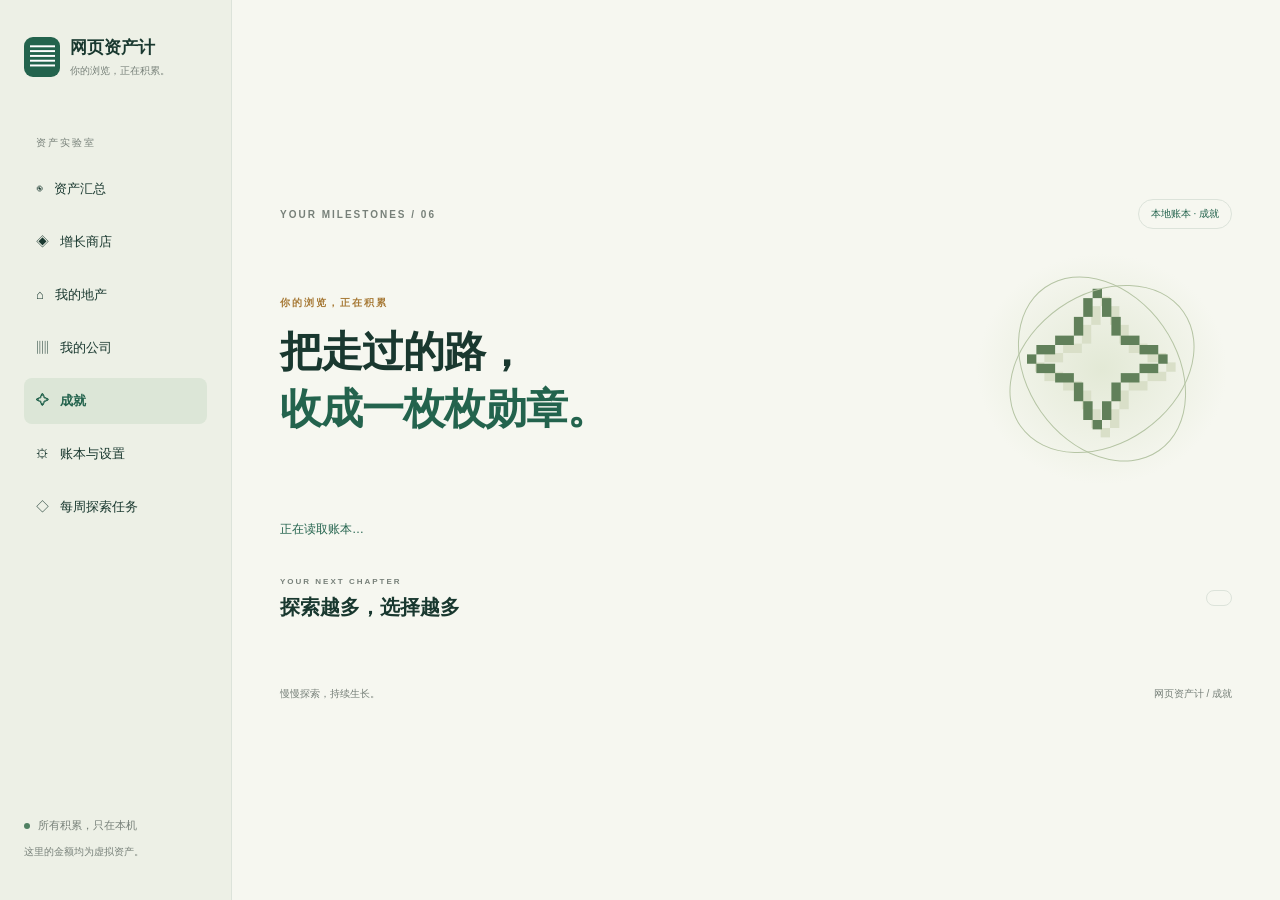
==== extension/achievements/index.html @ 0dbd6ef1 "feat: add estates and automatic companies with unified asset pages" ====
<!doctype html>
<html lang="zh-CN"><head><meta charset="utf-8"><meta name="viewport" content="width=device-width,initial-scale=1"><title>成就 · 网页资产计</title><link rel="stylesheet" href="../shop/shop.css"></head><body><div class="layout"><aside class="sidebar"><a class="brand" href="../popup/index.html"><span class="brand-icon">▤</span><span>网页资产计<small>你的浏览，正在积累。</small></span></a><div class="nav-label">资产实验室</div><a class="nav" href="../overview/index.html">◉ &nbsp; 资产汇总</a><a class="nav" href="../shop/index.html">◈ &nbsp; 增长商店</a><a class="nav" href="../estate/index.html">⌂ &nbsp; 我的地产</a><a class="nav" href="../company/index.html">▥ &nbsp; 我的公司</a><a class="nav active" href="../achievements/index.html" aria-current="page">✧ &nbsp; 成就</a><a class="nav" href="../options/index.html">⚙ &nbsp; 账本与设置</a><a class="nav" href="../weekly/index.html">◇ &nbsp; 每周探索任务</a><div class="sidebar-bottom"><span class="live-dot"></span> 所有积累，只在本机<br><small>这里的金额均为虚拟资产。</small></div></aside><main><header><span class="eyebrow">YOUR MILESTONES / 06</span><span class="local-tag">本地账本 · 成就</span></header><section class="hero"><div><p class="eyebrow">你的浏览，正在积累</p><h1>把走过的路，<span>收成一枚枚勋章。</span></h1></div><div class="hero-art" aria-hidden="true"><div class="orbit"></div><div class="orbit second"></div><span class="spark">✧</span></div></section><p class="status" id="status" role="status">正在读取账本…</p>    <section class="growth-section" aria-labelledby="growthTitle"><div class="section-heading"><div><p class="eyebrow">YOUR NEXT CHAPTER</p><h2 id="growthTitle">探索越多，选择越多</h2></div><span id="unlockCount" class="local-tag"></span></div><div id="roadmap" class="roadmap"></div></section><footer>慢慢探索，持续生长。<span>网页资产计 / 成就</span></footer></main></div><script type="module" src="achievements.js"></script></body></html>
---- extension/shop/shop.css ----
:root{--ink:#19382f;--green:#23634d;--muted:#778079;--line:#dce3da;--paper:#f6f7f0;--gold:#a77a37;font-family:"Segoe UI","Microsoft YaHei",sans-serif;color:var(--ink);background:var(--paper)}*{box-sizing:border-box}body{margin:0}a{color:inherit;text-decoration:none}button,select,input{font:inherit}button,a,select,input{touch-action:manipulation}button{cursor:pointer}button:focus-visible,a:focus-visible,select:focus-visible,input:focus-visible{outline:3px solid #ba9149;outline-offset:4px}.layout{display:grid;grid-template-columns:232px 1fr;min-height:100vh}.sidebar{padding:36px 24px;border-right:1px solid var(--line);background:#edf0e6;position:sticky;top:0;height:100vh;display:flex;flex-direction:column}.brand{display:flex;align-items:center;gap:10px;font-size:17px;font-weight:700}.brand-icon{display:grid;place-items:center;background:var(--green);color:#fff;width:36px;height:40px;border-radius:9px;font-size:24px}.brand small{display:block;font-size:10px;font-weight:400;color:var(--muted);margin-top:5px}.nav-label{color:var(--muted);font-size:10px;letter-spacing:2px;margin:58px 12px 16px}.nav{padding:14px 12px;border-radius:8px;font-size:13px;margin-bottom:7px}.nav:hover{background:#e2e9dc}.nav.active{background:#dce6d7;color:var(--green);font-weight:700}.sidebar-bottom{margin-top:auto;color:var(--muted);font-size:11px;line-height:2.3}.sidebar-bottom small{font-size:10px}.live-dot{display:inline-block;background:#508062;width:6px;height:6px;border-radius:50%;margin-right:5px}main{width:100%;max-width:1320px;padding:30px 48px 0;margin:auto}header{display:flex;justify-content:space-between;align-items:center}.eyebrow{font-size:10px;letter-spacing:2px;font-weight:600;color:var(--muted)}.local-tag{font-size:10px;color:var(--green);border:1px solid var(--line);padding:7px 12px;border-radius:20px}.hero{display:grid;grid-template-columns:1fr 260px;align-items:center;min-height:280px;gap:20px}.hero .eyebrow{color:var(--gold)}h1{font-family:Georgia,"Songti SC","SimSun",serif;font-size:42px;line-height:1.35;letter-spacing:-1px;margin:14px 0}h1 span{display:block;color:var(--green)}.intro{font-size:13px;color:var(--muted);line-height:1.9}.hero-art{height:240px;position:relative;display:grid;place-items:center;background:radial-gradient(ellipse,#e3e9d6,transparent 68%)}.orbit{position:absolute;width:200px;height:150px;border:1px solid #b6c5a5;border-radius:50%;transform:rotate(-35deg)}.orbit.second{width:150px;height:200px;transform:rotate(-35deg)}.spark{font-family:Georgia,serif;font-size:150px;line-height:1;color:#61805a;text-shadow:8px 8px 0 #d9dfc8}.art-label{position:absolute;bottom:12px;font-size:8px;letter-spacing:4px;color:#869477}.stats{display:grid;grid-template-columns:1.35fr 1fr 1fr 1fr;border:1px solid var(--line);border-radius:14px;overflow:hidden;background:#fcfcf7;margin:12px 0 42px}.stats>div{padding:22px 24px;border-right:1px solid var(--line)}.stats>div:last-child{border:0}.stats span{display:block;font-size:11px;color:var(--muted)}.stats strong{display:block;font-family:Georgia,serif;font-size:28px;font-weight:400;margin:10px 0;overflow-wrap:anywhere}.stats small{font-size:10px;color:var(--muted)}.stats .wallet{background:var(--green);color:#fff}.wallet span,.wallet small{color:#c5d9c7}h2{font-size:20px;font-weight:600;margin:6px 0}.section-heading{display:flex;align-items:center;justify-content:space-between;gap:12px}.section-heading .eyebrow{font-size:8px}.owned-filter{font-size:12px;color:var(--muted);cursor:pointer;display:flex;gap:7px;align-items:center}input{accent-color:var(--green)}.catalog-controls{display:flex;justify-content:space-between;gap:12px;align-items:center;margin-top:22px}.categories{display:flex;gap:6px;flex-wrap:wrap}.categories button{border:1px solid transparent;border-radius:20px;background:none;color:var(--muted);padding:9px 15px;font-size:12px}.categories button[aria-pressed=true]{background:var(--ink);color:#fff}.sort-label{font-size:11px;color:var(--muted);white-space:nowrap}select{border:1px solid var(--line);background:transparent;padding:8px;color:var(--ink);border-radius:6px;font-size:11px}.status{font-size:12px;color:var(--green);min-height:18px;margin:12px 0}.products{display:grid;grid-template-columns:repeat(3,minmax(0,1fr));gap:18px}.product{background:#fffefa;border:1px solid var(--line);border-radius:13px;overflow:hidden;display:flex;flex-direction:column;transition:box-shadow .2s}.product:hover{box-shadow:0 10px 26px #28453610}.product-art{position:relative;height:120px;background:radial-gradient(ellipse at 50% 100%,#dce9db,#eff3e8 70%);display:grid;place-items:center;color:#3f6d51}.product[data-category=studio] .product-art{background:radial-gradient(ellipse at 50% 100%,#e5dfc8,#f5f1e5 70%);color:#9d8046}.product[data-category=growth] .product-art{background:radial-gradient(ellipse at 50% 100%,#cbdce1,#ebf1f2 70%);color:#527780}.product-art .symbol{font-family:Georgia,serif;font-size:66px;text-shadow:5px 6px 0 #ffffff80}.product-level{position:absolute;top:12px;right:12px;background:#fff9;border:1px solid #fff;padding:4px 7px;font-size:9px;border-radius:5px}.product-body{padding:18px;display:flex;flex-direction:column;flex:1}.category-label{font-size:9px;color:var(--muted);letter-spacing:1px}.product h3{margin:7px 0;font-size:17px;font-weight:600}.description{font-size:11px;color:var(--muted);line-height:1.8;min-height:40px;margin:0 0 12px}.effect{display:flex;justify-content:space-between;align-items:baseline;font-size:10px;padding:10px 0;border-top:1px solid var(--line)}.effect strong{color:var(--green);font-size:18px;font-family:Georgia,serif}.preview{font-size:10px;line-height:1.9;color:var(--muted);margin:0 0 10px}.level-track{height:4px;background:#e9ede4;border-radius:3px;overflow:hidden;margin:4px 0 5px}.level-track span{display:block;background:#749766;height:100%}.progress-label{font-size:9px;color:var(--muted);margin:0 0 14px}.buy{margin-top:auto;border:0;border-radius:7px;background:var(--green);color:#fff;display:flex;justify-content:space-between;align-items:center;padding:12px 13px;font-size:11px;width:100%;gap:8px}.buy strong{font-family:Georgia,serif;font-size:15px}.buy:disabled{cursor:default;background:#e9ede3;color:#7d897c}.shortfall{min-height:16px;font-size:9px;color:var(--muted);text-align:center;margin:7px 0 0}.bottom-grid{display:grid;grid-template-columns:1fr 1fr;gap:24px;margin-top:36px}.info-panel{padding:24px;border:1px solid var(--line);border-radius:12px;background:#eff2e8}.info-panel h2{font-size:17px}.info-panel p,.info-panel li{font-size:11px;line-height:1.9;color:var(--muted)}.info-panel ol{padding-left:18px}.purchases{padding:0;list-style:none;max-height:195px;overflow:auto}.purchases li{display:flex;justify-content:space-between;gap:12px;border-bottom:1px solid var(--line);padding:8px 0}.purchases strong{color:var(--ink);font-weight:400}.purchases small{display:block;font-size:9px}.fine-print{font-size:9px!important}footer{display:flex;justify-content:space-between;padding:30px 0;color:var(--muted);font-size:10px}.empty{padding:35px;text-align:center;color:var(--muted);font-size:13px}@media(min-width:1500px){main{padding:40px 64px 0}.hero{min-height:320px}h1{font-size:48px}.product-art{height:145px}}@media(max-width:1100px){.layout{grid-template-columns:190px 1fr}.sidebar{padding:30px 14px}main{padding:24px}.products{grid-template-columns:repeat(2,minmax(0,1fr))}.hero{grid-template-columns:1fr 170px}h1{font-size:34px}.hero-art{transform:scale(.8)}.stats{grid-template-columns:1fr 1fr}.stats>div:nth-child(2){border-right:0}.stats>div:nth-child(-n+2){border-bottom:1px solid var(--line)}}@media(max-width:700px){.layout{display:block}.sidebar{position:static;height:auto;padding:18px;flex-direction:row;flex-wrap:wrap;gap:10px;align-items:center}.brand{margin-right:auto}.sidebar .nav-label,.sidebar-bottom{display:none}.nav{margin:0;padding:8px;font-size:11px}.hero{grid-template-columns:1fr;min-height:260px}.hero-art{display:none}main{padding:20px 16px 0}h1{font-size:36px}.local-tag{display:none}.stats>div{padding:17px}.stats strong{font-size:24px}.products{gap:12px}.product-body{padding:12px}.product-art{height:100px}.product h3{font-size:15px}.catalog-controls{align-items:flex-start;flex-direction:column}.bottom-grid{grid-template-columns:1fr}.section-heading{align-items:flex-start}.buy{padding:11px 8px}.buy strong{font-size:13px}footer span{display:none}}@media(max-width:390px){.products{grid-template-columns:1fr}}@media(prefers-reduced-motion:reduce){*{transition:none!important}}

.growth-section{margin:30px 0}.section-note{font-size:11px;color:var(--muted);line-height:1.9;max-width:90ch}.roadmap{display:grid;grid-template-columns:repeat(3,minmax(0,1fr));gap:10px}.unlock-step{padding:13px;border:1px dashed var(--line);border-radius:8px;background:#f0f1e9}.unlock-step.unlocked{border-style:solid;background:#e6eddf}.unlock-step strong{font-size:11px}.unlock-step small{display:block;color:var(--muted);font-size:9px;line-height:1.7;margin:5px 0}progress{width:100%;height:6px;accent-color:var(--green)}.weekly-tasks{display:grid;grid-template-columns:repeat(3,minmax(0,1fr));gap:16px}.task-card{padding:18px;border:1px solid var(--line);border-radius:12px;background:#fffefa;display:flex;flex-direction:column;gap:10px}.task-top{display:flex;justify-content:space-between;align-items:center;gap:8px}.task-top h3{font-size:14px;margin:0}.task-top strong{font:17px Georgia,serif;color:var(--gold)}.task-card p{font-size:11px;color:var(--muted);line-height:1.8;flex:1;margin:0}.task-card small{font-size:10px;color:var(--muted)}.task-card .buy{justify-content:center}.special-effect{font-size:10px;line-height:1.8;color:var(--gold);min-height:36px;margin:0 0 6px}.scenario-label{display:block;font-size:11px;color:var(--muted);margin-top:16px}.scenario-label select{margin-left:8px;max-width:100%}.shortfall{line-height:1.7;min-height:30px}@media(max-width:1100px){.weekly-tasks{grid-template-columns:1fr}.roadmap{grid-template-columns:repeat(2,minmax(0,1fr))}}@media(max-width:480px){.roadmap{grid-template-columns:1fr}.scenario-label select{display:block;margin:8px 0 0}}
.shop-stats{grid-template-columns:1.35fr 1fr 1fr}@media(max-width:1100px){.shop-stats{grid-template-columns:1fr}.shop-stats>div{border-right:0;border-bottom:1px solid var(--line)}.shop-stats>div:last-child{border-bottom:0}}
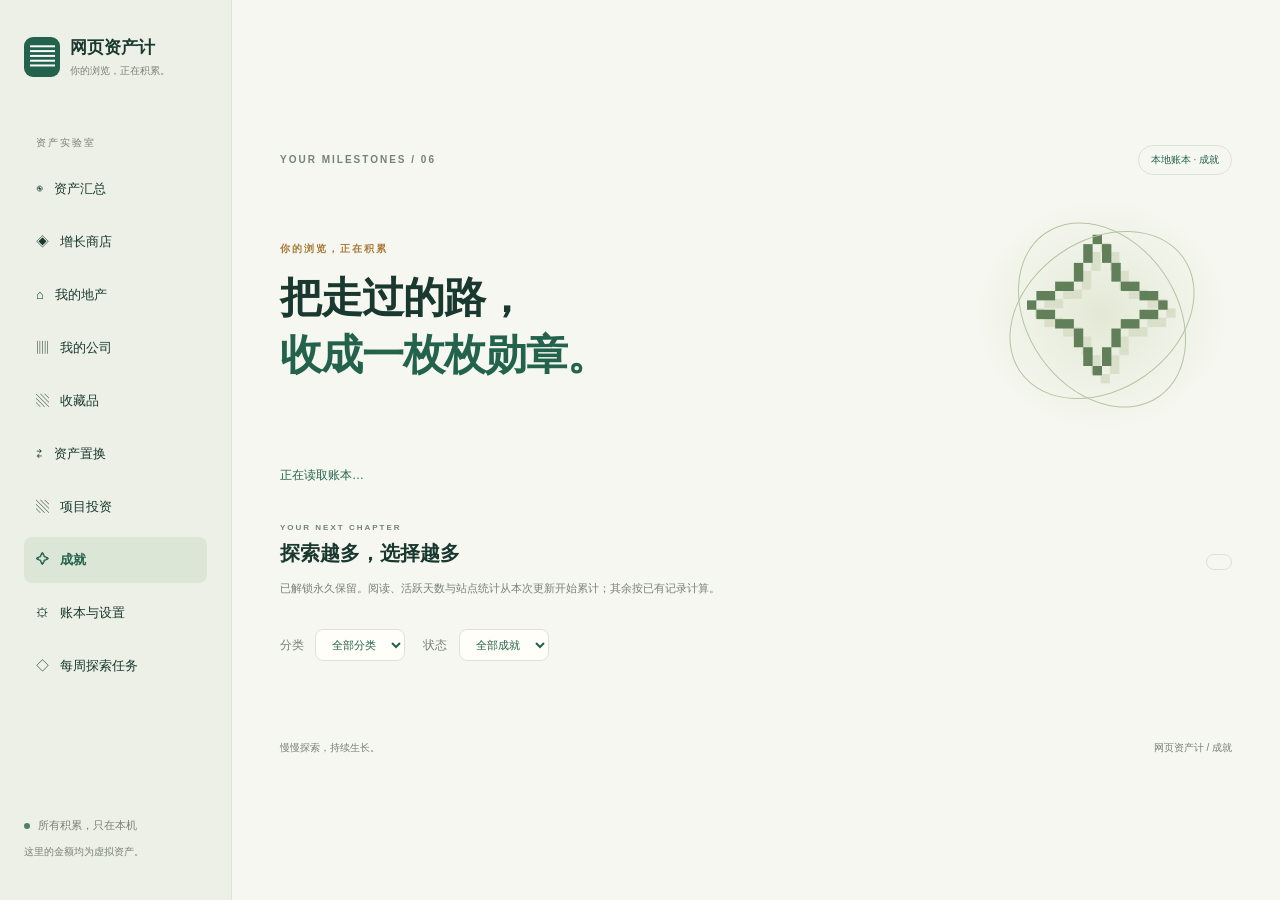
==== commit 92f86dbe: "feat: add collectible markets, share investments and unified achievements" ====
--- a/extension/achievements/index.html
+++ b/extension/achievements/index.html
@@ -1,2 +1,2 @@
 <!doctype html>
-<html lang="zh-CN"><head><meta charset="utf-8"><meta name="viewport" content="width=device-width,initial-scale=1"><title>成就 · 网页资产计</title><link rel="stylesheet" href="../shop/shop.css"></head><body><div class="layout"><aside class="sidebar"><a class="brand" href="../popup/index.html"><span class="brand-icon">▤</span><span>网页资产计<small>你的浏览，正在积累。</small></span></a><div class="nav-label">资产实验室</div><a class="nav" href="../overview/index.html">◉ &nbsp; 资产汇总</a><a class="nav" href="../shop/index.html">◈ &nbsp; 增长商店</a><a class="nav" href="../estate/index.html">⌂ &nbsp; 我的地产</a><a class="nav" href="../company/index.html">▥ &nbsp; 我的公司</a><a class="nav active" href="../achievements/index.html" aria-current="page">✧ &nbsp; 成就</a><a class="nav" href="../options/index.html">⚙ &nbsp; 账本与设置</a><a class="nav" href="../weekly/index.html">◇ &nbsp; 每周探索任务</a><div class="sidebar-bottom"><span class="live-dot"></span> 所有积累，只在本机<br><small>这里的金额均为虚拟资产。</small></div></aside><main><header><span class="eyebrow">YOUR MILESTONES / 06</span><span class="local-tag">本地账本 · 成就</span></header><section class="hero"><div><p class="eyebrow">你的浏览，正在积累</p><h1>把走过的路，<span>收成一枚枚勋章。</span></h1></div><div class="hero-art" aria-hidden="true"><div class="orbit"></div><div class="orbit second"></div><span class="spark">✧</span></div></section><p class="status" id="status" role="status">正在读取账本…</p>    <section class="growth-section" aria-labelledby="growthTitle"><div class="section-heading"><div><p class="eyebrow">YOUR NEXT CHAPTER</p><h2 id="growthTitle">探索越多，选择越多</h2></div><span id="unlockCount" class="local-tag"></span></div><div id="roadmap" class="roadmap"></div></section><footer>慢慢探索，持续生长。<span>网页资产计 / 成就</span></footer></main></div><script type="module" src="achievements.js"></script></body></html>
+<html lang="zh-CN"><head><meta charset="utf-8"><meta name="viewport" content="width=device-width,initial-scale=1"><title>成就 · 网页资产计</title><link rel="stylesheet" href="../shop/shop.css"><link rel="stylesheet" href="achievements.css"></head><body><div class="layout"><aside class="sidebar"><a class="brand" href="../popup/index.html"><span class="brand-icon">▤</span><span>网页资产计<small>你的浏览，正在积累。</small></span></a><div class="nav-label">资产实验室</div><a class="nav" href="../overview/index.html">◉ &nbsp; 资产汇总</a><a class="nav" href="../shop/index.html">◈ &nbsp; 增长商店</a><a class="nav" href="../estate/index.html">⌂ &nbsp; 我的地产</a><a class="nav" href="../company/index.html">▥ &nbsp; 我的公司</a><a class="nav" href="../collection/index.html">▧ &nbsp; 收藏品</a><a class="nav" href="../exchange/index.html">⇄ &nbsp; 资产置换</a><a class="nav" href="../investments/index.html">▧ &nbsp; 项目投资</a><a class="nav active" href="../achievements/index.html" aria-current="page">✧ &nbsp; 成就</a><a class="nav" href="../options/index.html">⚙ &nbsp; 账本与设置</a><a class="nav" href="../weekly/index.html">◇ &nbsp; 每周探索任务</a><div class="sidebar-bottom"><span class="live-dot"></span> 所有积累，只在本机<br><small>这里的金额均为虚拟资产。</small></div></aside><main><header><span class="eyebrow">YOUR MILESTONES / 06</span><span class="local-tag">本地账本 · 成就</span></header><section class="hero"><div><p class="eyebrow">你的浏览，正在积累</p><h1>把走过的路，<span>收成一枚枚勋章。</span></h1></div><div class="hero-art" aria-hidden="true"><div class="orbit"></div><div class="orbit second"></div><span class="spark">✧</span></div></section><p class="status" id="status" role="status">正在读取账本…</p><section class="growth-section" aria-labelledby="growthTitle"><div class="section-heading"><div><p class="eyebrow">YOUR NEXT CHAPTER</p><h2 id="growthTitle">探索越多，选择越多</h2><p class="section-note">已解锁永久保留。阅读、活跃天数与站点统计从本次更新开始累计；其余按已有记录计算。</p></div><span id="achievementCount" class="local-tag"></span></div><div class="achievement-filters"><label>分类 <select id="achievementCategory"><option value="all">全部分类</option></select></label><label>状态 <select id="achievementFilter"><option value="all">全部成就</option><option value="locked">未解锁</option><option value="unlocked">已解锁</option></select></label></div><div id="achievementWall" class="achievement-wall"></div></section>    <footer>慢慢探索，持续生长。<span>网页资产计 / 成就</span></footer></main></div><script type="module" src="achievements.js"></script></body></html>
--- a/extension/shop/shop.css
+++ b/extension/shop/shop.css
@@ -2,3 +2,23 @@
 
 .growth-section{margin:30px 0}.section-note{font-size:11px;color:var(--muted);line-height:1.9;max-width:90ch}.roadmap{display:grid;grid-template-columns:repeat(3,minmax(0,1fr));gap:10px}.unlock-step{padding:13px;border:1px dashed var(--line);border-radius:8px;background:#f0f1e9}.unlock-step.unlocked{border-style:solid;background:#e6eddf}.unlock-step strong{font-size:11px}.unlock-step small{display:block;color:var(--muted);font-size:9px;line-height:1.7;margin:5px 0}progress{width:100%;height:6px;accent-color:var(--green)}.weekly-tasks{display:grid;grid-template-columns:repeat(3,minmax(0,1fr));gap:16px}.task-card{padding:18px;border:1px solid var(--line);border-radius:12px;background:#fffefa;display:flex;flex-direction:column;gap:10px}.task-top{display:flex;justify-content:space-between;align-items:center;gap:8px}.task-top h3{font-size:14px;margin:0}.task-top strong{font:17px Georgia,serif;color:var(--gold)}.task-card p{font-size:11px;color:var(--muted);line-height:1.8;flex:1;margin:0}.task-card small{font-size:10px;color:var(--muted)}.task-card .buy{justify-content:center}.special-effect{font-size:10px;line-height:1.8;color:var(--gold);min-height:36px;margin:0 0 6px}.scenario-label{display:block;font-size:11px;color:var(--muted);margin-top:16px}.scenario-label select{margin-left:8px;max-width:100%}.shortfall{line-height:1.7;min-height:30px}@media(max-width:1100px){.weekly-tasks{grid-template-columns:1fr}.roadmap{grid-template-columns:repeat(2,minmax(0,1fr))}}@media(max-width:480px){.roadmap{grid-template-columns:1fr}.scenario-label select{display:block;margin:8px 0 0}}
 .shop-stats{grid-template-columns:1.35fr 1fr 1fr}@media(max-width:1100px){.shop-stats{grid-template-columns:1fr}.shop-stats>div{border-right:0;border-bottom:1px solid var(--line)}.shop-stats>div:last-child{border-bottom:0}}
+/* Completed equipment: an emerald and brushed-gold display case. */
+.product.is-maxed{border-color:#b7a474;background:linear-gradient(155deg,#fffef8,#f4f1e5);box-shadow:0 3px 16px #89723c12}
+.product.is-maxed:hover{box-shadow:0 10px 28px #89723c24}
+.product.is-maxed .product-art{height:154px;background:radial-gradient(ellipse at 50% 65%,#456954 0%,#284d3e 48%,#193c30 100%);color:#eed8a0;isolation:isolate;border-bottom:1px solid #c4ad73}
+.product.is-maxed .product-art:before{content:"";position:absolute;width:94px;height:94px;box-sizing:border-box;border:1px solid #d9be7b80;border-radius:50%;box-shadow:0 0 0 7px #d9be7b0a,0 0 0 8px #d9be7b25;z-index:-1}
+.product.is-maxed .symbol{font-size:56px;text-shadow:0 2px 12px #ebce8d35;transform:translateY(9px)}
+.masterwork-label{position:absolute;left:14px;top:14px;font-size:8px;letter-spacing:1.5px;color:#dfc995}
+.masterwork-seal{position:absolute;bottom:12px;right:17px;font-size:23px;color:#dfc995}
+.product.is-maxed .product-level{top:auto;bottom:10px;left:14px;right:auto;border-color:#c8b27a55;background:#142f2660;color:#f1dfb7;font-size:9px;letter-spacing:.5px}
+.product.is-maxed .category-label{color:#8d713b}
+.product.is-maxed .effect{border-top-color:#ded4b9}
+.product.is-maxed .effect strong{color:#8b682a;font-size:23px}
+.product.is-maxed .level-track{height:5px;background:#e8dfca}
+.product.is-maxed .level-track span{background:linear-gradient(90deg,#9c7c3b,#dfc486,#ae8a43)}
+.product.is-maxed .progress-label{color:#806b3d}
+.product.is-maxed .buy:disabled{background:linear-gradient(110deg,#254e3c,#35634c);color:#f4e4b9;border:1px solid #b79c5b;box-shadow:inset 0 1px 0 #ffffff18;letter-spacing:.5px}
+.product.is-maxed .buy strong{display:grid;place-items:center;width:22px;height:22px;border:1px solid #d9c38b70;border-radius:50%;font:13px "Segoe UI",sans-serif}
+.product.is-maxed .shortfall{color:#8c7951}
+@media(max-width:700px){.product.is-maxed .product-art{height:142px}.masterwork-label{font-size:7px;letter-spacing:.6px;left:10px}.product.is-maxed .product-level{left:10px;font-size:8px}}
+.sidebar{overflow-y:auto;scrollbar-width:thin}.sidebar-bottom{padding-top:20px}@media(max-width:700px){.sidebar{overflow:visible}}
--- a/extension/achievements/achievements.css
+++ b/extension/achievements/achievements.css
@@ -0,0 +1 @@
+.achievement-filters{display:flex;flex-wrap:wrap;gap:18px;margin:20px 0;color:var(--muted);font-size:12px}.achievement-filters select{margin-left:8px;padding:8px 12px;border:1px solid var(--line);border-radius:8px;background:#fffef8;color:var(--green)}.achievement-wall{display:grid;grid-template-columns:repeat(3,minmax(0,1fr));gap:16px}.achievement-card{position:relative;display:flex;flex-direction:column;gap:10px;padding:24px;border:1px solid var(--line);border-radius:14px;background:#f6f5ef}.achievement-card.unlocked{background:linear-gradient(145deg,#fffdf1,#edf3e8);border-color:#b5c5a4}.achievement-emblem{display:grid;place-items:center;width:48px;height:48px;border:1px solid #d8dbcd;border-radius:50%;font-size:26px;color:#9b9d90;background:#eeeee5}.unlocked .achievement-emblem{background:linear-gradient(135deg,#f4e1a4,#fff5d6);border-color:#d6ba73;color:#876624;box-shadow:0 3px 12px #ba9a4820}.achievement-card h3{font-size:17px;margin:0;color:var(--green)}.achievement-card small{color:var(--muted);font-size:10px}.achievement-card p{font-size:12px;color:var(--muted);line-height:1.8;margin:0;min-height:42px}.achievement-card progress{width:100%;height:6px;margin-top:auto;accent-color:var(--green)}.achievement-card strong{font-size:11px;font-weight:500;color:var(--muted)}.achievement-card.unlocked strong{color:var(--green)}.achievement-wall .empty{grid-column:1/-1}@media(max-width:1000px){.achievement-wall{grid-template-columns:repeat(2,minmax(0,1fr))}}@media(max-width:600px){.achievement-wall{grid-template-columns:1fr}}
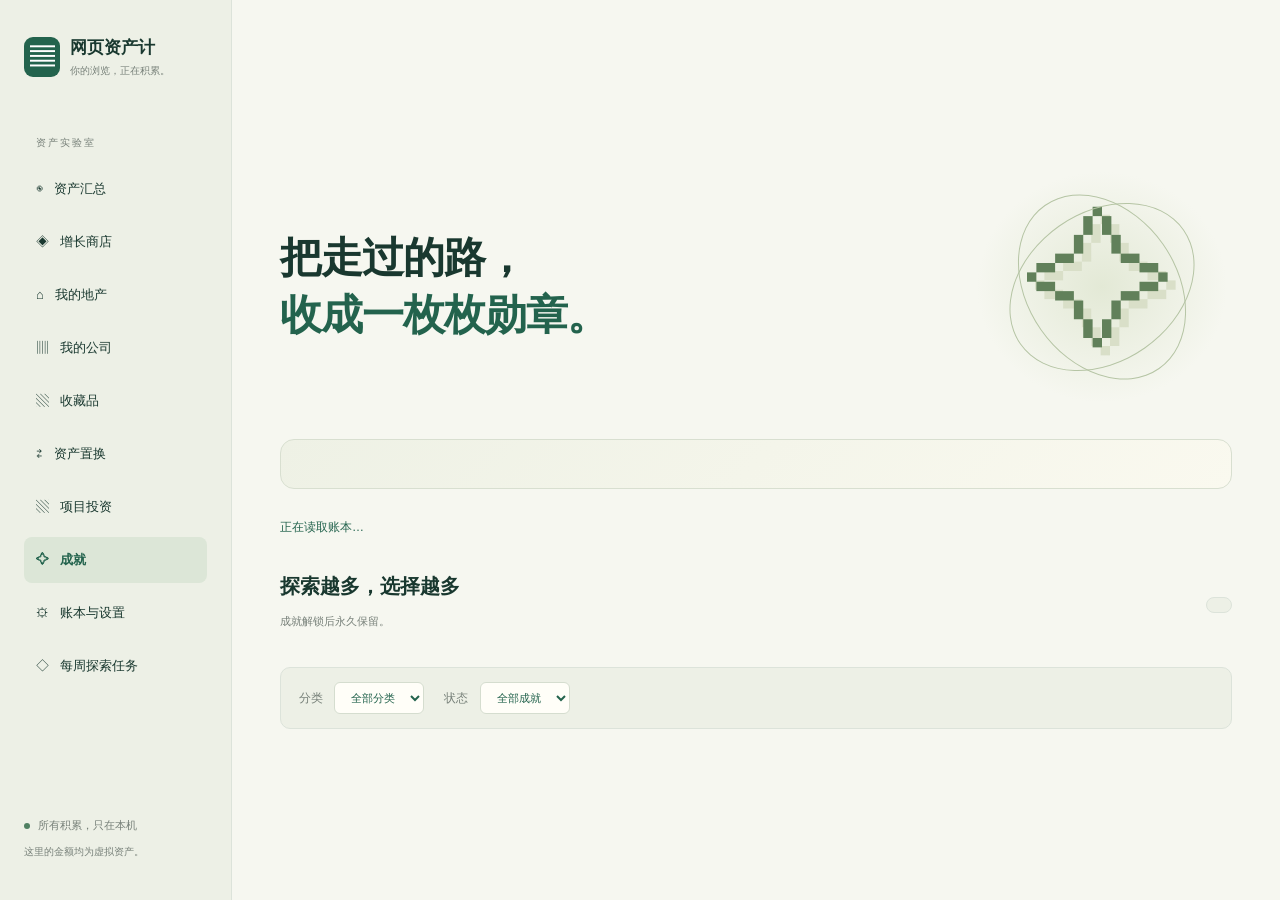
==== commit 82dfbe6c: "feat: enrich collection and growth views with legacy data compatibility" ====
--- a/extension/achievements/index.html
+++ b/extension/achievements/index.html
@@ -1,2 +1,2 @@
 <!doctype html>
-<html lang="zh-CN"><head><meta charset="utf-8"><meta name="viewport" content="width=device-width,initial-scale=1"><title>成就 · 网页资产计</title><link rel="stylesheet" href="../shop/shop.css"><link rel="stylesheet" href="achievements.css"></head><body><div class="layout"><aside class="sidebar"><a class="brand" href="../popup/index.html"><span class="brand-icon">▤</span><span>网页资产计<small>你的浏览，正在积累。</small></span></a><div class="nav-label">资产实验室</div><a class="nav" href="../overview/index.html">◉ &nbsp; 资产汇总</a><a class="nav" href="../shop/index.html">◈ &nbsp; 增长商店</a><a class="nav" href="../estate/index.html">⌂ &nbsp; 我的地产</a><a class="nav" href="../company/index.html">▥ &nbsp; 我的公司</a><a class="nav" href="../collection/index.html">▧ &nbsp; 收藏品</a><a class="nav" href="../exchange/index.html">⇄ &nbsp; 资产置换</a><a class="nav" href="../investments/index.html">▧ &nbsp; 项目投资</a><a class="nav active" href="../achievements/index.html" aria-current="page">✧ &nbsp; 成就</a><a class="nav" href="../options/index.html">⚙ &nbsp; 账本与设置</a><a class="nav" href="../weekly/index.html">◇ &nbsp; 每周探索任务</a><div class="sidebar-bottom"><span class="live-dot"></span> 所有积累，只在本机<br><small>这里的金额均为虚拟资产。</small></div></aside><main><header><span class="eyebrow">YOUR MILESTONES / 06</span><span class="local-tag">本地账本 · 成就</span></header><section class="hero"><div><p class="eyebrow">你的浏览，正在积累</p><h1>把走过的路，<span>收成一枚枚勋章。</span></h1></div><div class="hero-art" aria-hidden="true"><div class="orbit"></div><div class="orbit second"></div><span class="spark">✧</span></div></section><p class="status" id="status" role="status">正在读取账本…</p><section class="growth-section" aria-labelledby="growthTitle"><div class="section-heading"><div><p class="eyebrow">YOUR NEXT CHAPTER</p><h2 id="growthTitle">探索越多，选择越多</h2><p class="section-note">已解锁永久保留。阅读、活跃天数与站点统计从本次更新开始累计；其余按已有记录计算。</p></div><span id="achievementCount" class="local-tag"></span></div><div class="achievement-filters"><label>分类 <select id="achievementCategory"><option value="all">全部分类</option></select></label><label>状态 <select id="achievementFilter"><option value="all">全部成就</option><option value="locked">未解锁</option><option value="unlocked">已解锁</option></select></label></div><div id="achievementWall" class="achievement-wall"></div></section>    <footer>慢慢探索，持续生长。<span>网页资产计 / 成就</span></footer></main></div><script type="module" src="achievements.js"></script></body></html>
+<html lang="zh-CN"><head><meta charset="utf-8"><meta name="viewport" content="width=device-width,initial-scale=1"><title>成就 · 网页资产计</title><link rel="stylesheet" href="../shop/shop.css"><link rel="stylesheet" href="achievements.css"><link rel="stylesheet" href="../journey/journey.css"></head><body><div class="layout"><aside class="sidebar"><a class="brand" href="../popup/index.html"><span class="brand-icon">▤</span><span>网页资产计<small>你的浏览，正在积累。</small></span></a><div class="nav-label">资产实验室</div><a class="nav" href="../overview/index.html">◉ &nbsp; 资产汇总</a><a class="nav" href="../shop/index.html">◈ &nbsp; 增长商店</a><a class="nav" href="../estate/index.html">⌂ &nbsp; 我的地产</a><a class="nav" href="../company/index.html">▥ &nbsp; 我的公司</a><a class="nav" href="../collection/index.html">▧ &nbsp; 收藏品</a><a class="nav" href="../exchange/index.html">⇄ &nbsp; 资产置换</a><a class="nav" href="../investments/index.html">▧ &nbsp; 项目投资</a><a class="nav active" href="../achievements/index.html" aria-current="page">✧ &nbsp; 成就</a><a class="nav" href="../options/index.html">⚙ &nbsp; 账本与设置</a><a class="nav" href="../weekly/index.html">◇ &nbsp; 每周探索任务</a><div class="sidebar-bottom"><span class="live-dot"></span> 所有积累，只在本机<br><small>这里的金额均为虚拟资产。</small></div></aside><main><section class="hero"><div><h1>把走过的路，<span>收成一枚枚勋章。</span></h1></div><div class="hero-art" aria-hidden="true"><div class="orbit"></div><div class="orbit second"></div><span class="spark">✧</span></div></section><p class="status" id="status" role="status">正在读取账本…</p><section class="growth-section" aria-labelledby="growthTitle"><div class="section-heading"><div><h2 id="growthTitle">探索越多，选择越多</h2><p class="section-note">成就解锁后永久保留。</p></div><span id="achievementCount" class="local-tag"></span></div><div class="achievement-filters"><label>分类 <select id="achievementCategory"><option value="all">全部分类</option></select></label><label>状态 <select id="achievementFilter"><option value="all">全部成就</option><option value="locked">未解锁</option><option value="unlocked">已解锁</option></select></label></div><div id="achievementWall" class="achievement-wall"></div></section>    </main></div><script type="module" src="achievements.js"></script><script type="module" src="../journey/journey.js"></script></body></html>
--- a/extension/shop/shop.css
+++ b/extension/shop/shop.css
@@ -22,3 +22,7 @@
 .product.is-maxed .shortfall{color:#8c7951}
 @media(max-width:700px){.product.is-maxed .product-art{height:142px}.masterwork-label{font-size:7px;letter-spacing:.6px;left:10px}.product.is-maxed .product-level{left:10px;font-size:8px}}
 .sidebar{overflow-y:auto;scrollbar-width:thin}.sidebar-bottom{padding-top:20px}@media(max-width:700px){.sidebar{overflow:visible}}
+/* Keep detailed rules available without crowding the working area. */
+details.info-panel>summary{font-size:13px;font-weight:600;color:var(--green);cursor:pointer;line-height:1.8}
+details.info-panel>summary:focus-visible{outline:2px solid var(--gold);outline-offset:4px}
+details.info-panel[open]>summary{margin-bottom:14px}
--- a/extension/achievements/achievements.css
+++ b/extension/achievements/achievements.css
@@ -1 +1,68 @@
-.achievement-filters{display:flex;flex-wrap:wrap;gap:18px;margin:20px 0;color:var(--muted);font-size:12px}.achievement-filters select{margin-left:8px;padding:8px 12px;border:1px solid var(--line);border-radius:8px;background:#fffef8;color:var(--green)}.achievement-wall{display:grid;grid-template-columns:repeat(3,minmax(0,1fr));gap:16px}.achievement-card{position:relative;display:flex;flex-direction:column;gap:10px;padding:24px;border:1px solid var(--line);border-radius:14px;background:#f6f5ef}.achievement-card.unlocked{background:linear-gradient(145deg,#fffdf1,#edf3e8);border-color:#b5c5a4}.achievement-emblem{display:grid;place-items:center;width:48px;height:48px;border:1px solid #d8dbcd;border-radius:50%;font-size:26px;color:#9b9d90;background:#eeeee5}.unlocked .achievement-emblem{background:linear-gradient(135deg,#f4e1a4,#fff5d6);border-color:#d6ba73;color:#876624;box-shadow:0 3px 12px #ba9a4820}.achievement-card h3{font-size:17px;margin:0;color:var(--green)}.achievement-card small{color:var(--muted);font-size:10px}.achievement-card p{font-size:12px;color:var(--muted);line-height:1.8;margin:0;min-height:42px}.achievement-card progress{width:100%;height:6px;margin-top:auto;accent-color:var(--green)}.achievement-card strong{font-size:11px;font-weight:500;color:var(--muted)}.achievement-card.unlocked strong{color:var(--green)}.achievement-wall .empty{grid-column:1/-1}@media(max-width:1000px){.achievement-wall{grid-template-columns:repeat(2,minmax(0,1fr))}}@media(max-width:600px){.achievement-wall{grid-template-columns:1fr}}
+.achievement-filters{display:flex;flex-wrap:wrap;gap:20px;margin:24px 0;color:var(--muted);font-size:12px;padding:14px 18px;background:#edf0e6;border:1px solid var(--line);border-radius:10px}
+.achievement-filters select{margin-left:8px;padding:8px 12px;border:1px solid #d5ddcf;border-radius:6px;background:#fffef8;color:var(--green)}
+.achievement-wall{display:grid;grid-template-columns:repeat(4,minmax(0,1fr));gap:14px}
+.achievement-card{position:relative;overflow:hidden;display:flex;flex-direction:column;border:1px solid #dce1d5;border-radius:14px;background:#fffef8;box-shadow:0 3px 12px #19382f04;transition:box-shadow .2s,transform .2s}
+.achievement-card:hover{transform:translateY(-3px);box-shadow:0 12px 26px #19382f12}
+.achievement-top{display:flex;justify-content:space-between;align-items:center;gap:8px;padding:13px 14px 0}
+.achievement-top small{font-size:10px;color:#687668;letter-spacing:1px}
+.achievement-state-tag{font-size:10px;padding:4px 7px;border:1px solid #dce1d5;border-radius:20px;color:#667560;white-space:nowrap;background:#f3f5ec}
+.achievement-art{position:relative;display:flex;align-items:center;flex-direction:column;justify-content:center;gap:14px;height:124px;background:radial-gradient(ellipse at center,#e9eddf80,transparent 68%)}
+.achievement-emblem{position:relative;display:grid;place-items:center;width:60px;height:60px;border:1px dashed #a6b59d;border-radius:50%;background:#eef1e6;color:#7b9072;box-shadow:inset 0 0 0 7px #fffef8,inset 0 0 0 8px #d7dfcd}
+.achievement-emblem span{font:26px Georgia,serif}
+.achievement-inscription{font:8px Georgia,serif;letter-spacing:1px;color:#78886e}
+.achievement-body{padding:2px 16px 16px;display:flex;flex-direction:column;flex:1}
+.achievement-card h3{font-family:Georgia,"Songti SC","SimSun",serif;font-size:18px;margin:0 0 7px;color:var(--ink);line-height:1.5;overflow-wrap:anywhere}
+.achievement-card p{font-size:12px;color:#6e7b6b;line-height:1.9;margin:0 0 14px;min-height:40px;overflow-wrap:anywhere}
+.achievement-footer{margin-top:auto;padding-top:11px;border-top:1px solid #e1e6d9}
+.achievement-progress-caption{display:flex;justify-content:space-between;color:#6e7b6b;font-size:10px;margin-bottom:7px}
+.achievement-progress-caption span:last-child{font-variant-numeric:tabular-nums}
+.achievement-card progress{display:block;appearance:none;width:100%;height:5px;margin:0 0 9px;border:0;border-radius:4px;overflow:hidden;background:#e5eadd;accent-color:#82996e}
+.achievement-card progress::-webkit-progress-bar{background:#e5eadd;border-radius:4px}
+.achievement-card progress::-webkit-progress-value{background:#82996e;border-radius:4px}
+.achievement-card progress::-moz-progress-bar{background:#82996e;border-radius:4px}
+.achievement-card strong{display:block;font-size:10px;font-weight:400;color:#6e7b6b;line-height:1.8}
+.achievement-card.unlocked{background:linear-gradient(145deg,#294f40,#193b30);border-color:#a38e57;box-shadow:0 5px 18px #19382f14}
+.achievement-card.unlocked:after{content:"";position:absolute;inset:7px;border:1px solid #ddc98d30;border-radius:9px;pointer-events:none}
+.unlocked .achievement-top small{color:#c7d5c0}
+.unlocked .achievement-state-tag{background:#e7d39b;color:#3d4c30;border-color:#ebdcae}
+.unlocked .achievement-art{background:radial-gradient(ellipse at center,#dec98d18,transparent 65%)}
+.unlocked .achievement-emblem{border:3px double #a68b47;background:linear-gradient(135deg,#f7e9b9,#c5a45b 60%,#eddaa0);color:#36533a;box-shadow:0 6px 18px #0b241c50,inset 0 0 0 5px #f0dfa5,inset 0 0 0 6px #a68b47}
+.unlocked .achievement-emblem:before,.unlocked .achievement-emblem:after{content:"";position:absolute;top:44px;width:17px;height:20px;background:#b69c5e;clip-path:polygon(0 0,100% 0,100% 100%,50% 77%,0 100%);z-index:0}
+.unlocked .achievement-emblem:before{left:7px;transform:rotate(14deg)}
+.unlocked .achievement-emblem:after{right:7px;transform:rotate(-14deg)}
+.unlocked .achievement-inscription{color:#decb92}
+.achievement-card.unlocked h3{color:#f6edcf}
+.achievement-card.unlocked p,.achievement-card.unlocked strong{color:#c6d4be}
+.unlocked .achievement-footer{border-color:#d5c48b30}
+.unlocked .achievement-progress-caption{color:#dfcd99}
+.unlocked progress::-webkit-progress-value{background:linear-gradient(90deg,#ad9359,#ead69a)}
+.unlocked progress::-moz-progress-bar{background:#dfcd99}
+.achievement-wall .empty{grid-column:1/-1;padding:60px 20px;text-align:center;border:1px dashed var(--line);border-radius:14px;color:var(--muted)}
+#achievementCount{white-space:nowrap;background:#edf0e6}
+@media(max-width:1350px){.achievement-wall{grid-template-columns:repeat(3,minmax(0,1fr))}}
+@media(max-width:1050px){.achievement-wall{grid-template-columns:repeat(2,minmax(0,1fr))}}
+@media(max-width:600px){.achievement-wall{grid-template-columns:1fr}.achievement-filters{gap:12px;padding:12px}.section-heading{align-items:flex-start;flex-wrap:wrap}}
+@media(prefers-reduced-motion:reduce){.achievement-card{transition:none}.achievement-card:hover{transform:none}}
+
+/* Compact keeps the medal beside the title and the full progress below. */
+.achievement-card{display:grid;grid-template-columns:36px minmax(0,1fr);grid-template-rows:auto auto 1fr auto;column-gap:10px;row-gap:7px;padding:13px 15px;border-radius:11px}
+.achievement-top{grid-column:1/-1;padding:0;gap:6px}
+.achievement-top small{font-size:9px;letter-spacing:0}
+.achievement-state-tag{font-size:9px;padding:3px 6px}
+.achievement-art{grid-column:1;grid-row:2;height:38px;gap:0;background:none}
+.achievement-emblem{width:34px;height:34px;box-shadow:inset 0 0 0 3px #fffef8,inset 0 0 0 4px #d7dfcd}
+.achievement-emblem span{font-size:18px}
+.achievement-inscription{display:none}
+.achievement-body{display:contents}
+.achievement-card h3{grid-column:2;grid-row:2;align-self:center;font-size:15px;margin:0;line-height:1.5}
+.achievement-card p{grid-column:1/-1;font-size:11px;line-height:1.6;margin:0;min-height:0}
+.achievement-footer{grid-column:1/-1;margin-top:0;padding-top:8px}
+.achievement-progress-caption{font-size:9px;margin-bottom:5px}
+.achievement-card progress{height:4px;margin-bottom:5px}
+.achievement-card strong{font-size:9px;line-height:1.5}
+.unlocked .achievement-art{background:none}
+.unlocked .achievement-emblem{box-shadow:0 2px 6px #0b241c40,inset 0 0 0 2px #f0dfa5,inset 0 0 0 3px #a68b47}
+.unlocked .achievement-emblem:before,.unlocked .achievement-emblem:after{top:25px;width:9px;height:12px}
+.unlocked .achievement-emblem:before{left:4px}
+.unlocked .achievement-emblem:after{right:4px}
+.achievement-card.unlocked:after{inset:5px;border-radius:7px}
--- a/extension/journey/journey.css
+++ b/extension/journey/journey.css
@@ -0,0 +1,29 @@
+.journey-panel{margin:12px 0 30px;padding:24px;border:1px solid #d8dfd0;border-radius:14px;background:linear-gradient(135deg,#eef1e5,#faf9ef)}
+.journey-panel h2{font-family:Georgia,"Songti SC","SimSun",serif;font-size:24px;margin:8px 0}
+.journey-panel h3{font-size:15px;margin:8px 0;color:#284c3c;overflow-wrap:anywhere}.journey-panel h4{font-size:13px;margin:12px 0 8px}
+.journey-note,.journey-panel p{font-size:11px;color:#65745f;line-height:1.9;overflow-wrap:anywhere}.journey-note{margin:8px 0 16px}
+.journey-grid{display:grid;grid-template-columns:repeat(3,minmax(0,1fr));gap:14px;margin:18px 0}
+.journey-card{border:1px solid #dce2d1;border-radius:10px;padding:16px;background:#fffdf5;min-width:0}
+.journey-card p{margin:8px 0}.journey-card progress{display:block;width:100%;height:5px;accent-color:#648351;margin:12px 0}
+.journey-panel details{margin-top:14px;border-top:1px solid #dce2d1;padding-top:12px}
+.journey-panel summary{font-size:12px;color:#386047;cursor:pointer;line-height:1.8}.journey-panel summary:focus-visible{outline:2px solid #aa874a;outline-offset:4px}
+.journey-link{display:inline-block;font-size:11px;color:#306247;text-decoration:underline;text-underline-offset:4px;line-height:1.8;overflow-wrap:anywhere}
+.journey-pill{display:inline-block;border:1px solid #d4dfcb;border-radius:20px;padding:4px 9px;color:#536d45;background:#eff3e5;font-size:10px}
+.journey-stages{display:flex;flex-wrap:wrap;gap:6px 10px;margin:14px 0;font-size:9px;color:#88927f}.journey-stages .reached{color:#3a6547;font-weight:600}
+.landmark-scene{height:140px;display:flex;align-items:flex-end;justify-content:center;gap:17px;padding:12px;border-radius:7px;background:radial-gradient(ellipse at center,#e5e9d9,#f5f1e2);border-bottom:2px solid #c6cfb8;color:var(--landmark-color);position:relative}
+.landmark-building{display:flex;flex-direction:column-reverse;min-width:70px;background:var(--landmark-color);border-radius:5px 5px 0 0;box-shadow:7px 5px 0 #183a2d18;border-top:5px solid #c9b47a;padding:3px 8px}
+.landmark-floor{display:flex;gap:8px;justify-content:center;padding:5px 0}.landmark-floor i{display:block;width:10px;height:9px;background:#f2dc9f;border:1px solid #f9edc2}
+.landmark-star{position:absolute;top:15px;right:23px;font:25px Georgia,serif;color:#a28a50}.landmark-tree{font-size:43px;line-height:1}
+.display-emblem{display:grid;place-items:center;height:80px;font:43px Georgia,serif;color:#e8d49a;background:radial-gradient(ellipse,#45634d,#244a3a);border-radius:7px;border:1px solid #b09c66;margin-bottom:12px}
+.journey-button{border:1px solid #bcccad;background:#edf1e5;border-radius:6px;padding:7px 11px;font-size:11px;color:#3d603c;line-height:1.7;text-align:left;overflow-wrap:anywhere}.journey-button:hover{background:#e0e8d5}.journey-button:disabled{opacity:.5;cursor:wait}
+.display-choices{display:flex;flex-wrap:wrap;gap:8px;max-height:280px;overflow:auto;padding:12px 2px}
+.asset-composition{display:flex;gap:3px;height:17px;overflow:hidden;border-radius:5px;margin:18px 0 10px;background:#dfe5d5}.asset-part{flex-basis:0;min-width:0}.asset-part[style*="flex-grow: 0;"]{display:none}
+.part-0{background:#2e604a}.part-1{background:#819568}.part-2{background:#b59b5b}.part-3{background:#70949a}.part-4{background:#947b9f}.part-5{background:#b87b60}
+.asset-legend{display:flex;flex-wrap:wrap;gap:12px;font-size:10px;color:#5f705b}.asset-legend span:before{content:"";display:inline-block;width:7px;height:7px;border-radius:50%;margin-right:5px}.legend-0:before{background:#2e604a}.legend-1:before{background:#819568}.legend-2:before{background:#b59b5b}.legend-3:before{background:#70949a}.legend-4:before{background:#947b9f}.legend-5:before{background:#b87b60}
+.journey-feedback{font-size:12px;color:#94623c;line-height:1.8}.journey-feedback:empty{display:none}
+@media(max-width:1150px){.journey-grid{grid-template-columns:repeat(2,minmax(0,1fr))}}
+@media(max-width:650px){.journey-panel{padding:16px}.journey-grid{grid-template-columns:1fr}.journey-panel h2{font-size:21px}}
+/* The overview map belongs to the existing asset summary. */
+.summary-total .overview-map{margin:20px 0 0;padding:16px 0 0;border:0;border-top:1px solid var(--line);border-radius:0;background:none}
+.summary-total .overview-map h2{font:600 14px "Segoe UI","Microsoft YaHei",sans-serif;margin:0 0 12px}
+.summary-total .overview-map .asset-composition{margin-top:0}
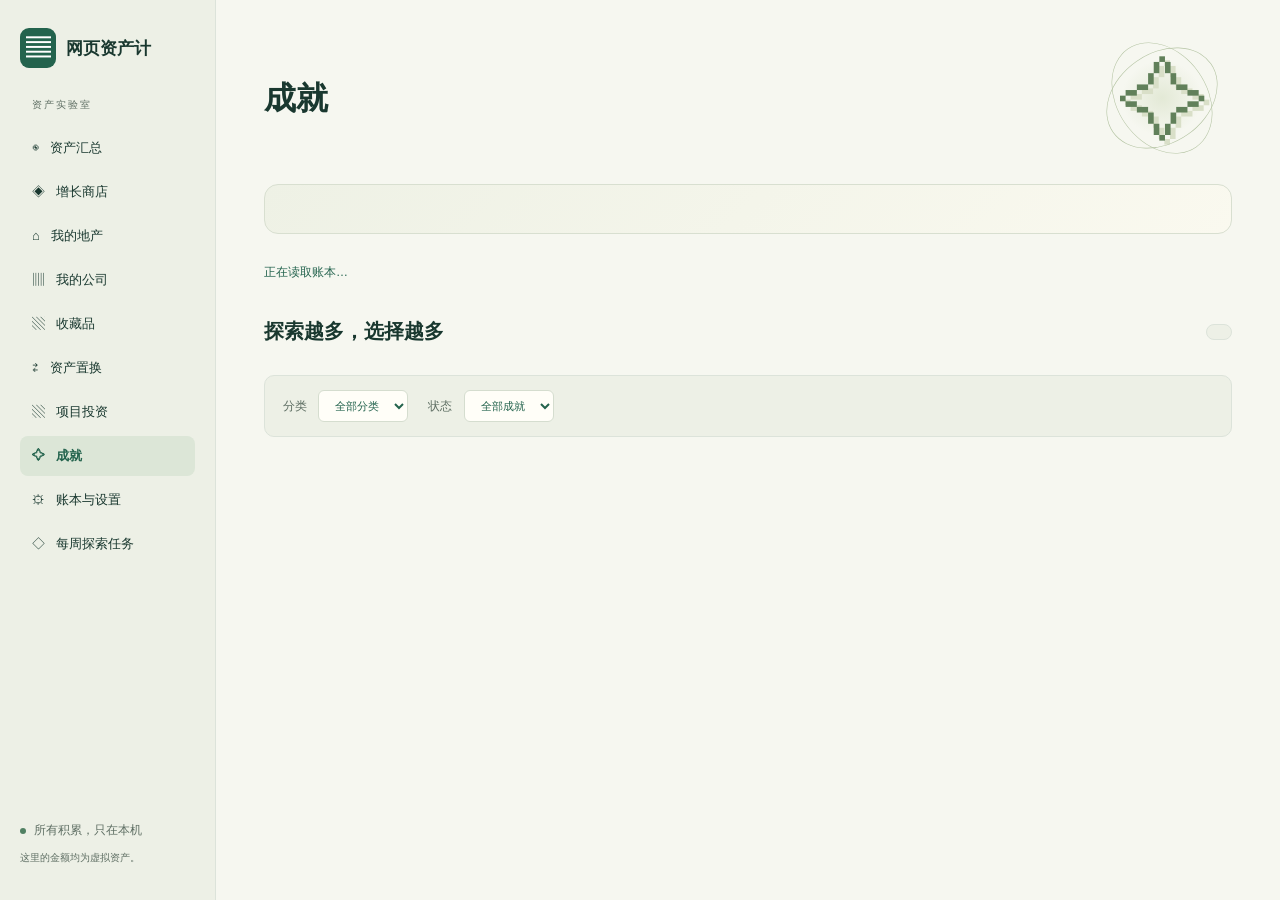
==== commit 68f03240: "Fix session accounting and add backups with focused asset views" ====
--- a/extension/achievements/index.html
+++ b/extension/achievements/index.html
@@ -1,2 +1,2 @@
 <!doctype html>
-<html lang="zh-CN"><head><meta charset="utf-8"><meta name="viewport" content="width=device-width,initial-scale=1"><title>成就 · 网页资产计</title><link rel="stylesheet" href="../shop/shop.css"><link rel="stylesheet" href="achievements.css"><link rel="stylesheet" href="../journey/journey.css"></head><body><div class="layout"><aside class="sidebar"><a class="brand" href="../popup/index.html"><span class="brand-icon">▤</span><span>网页资产计<small>你的浏览，正在积累。</small></span></a><div class="nav-label">资产实验室</div><a class="nav" href="../overview/index.html">◉ &nbsp; 资产汇总</a><a class="nav" href="../shop/index.html">◈ &nbsp; 增长商店</a><a class="nav" href="../estate/index.html">⌂ &nbsp; 我的地产</a><a class="nav" href="../company/index.html">▥ &nbsp; 我的公司</a><a class="nav" href="../collection/index.html">▧ &nbsp; 收藏品</a><a class="nav" href="../exchange/index.html">⇄ &nbsp; 资产置换</a><a class="nav" href="../investments/index.html">▧ &nbsp; 项目投资</a><a class="nav active" href="../achievements/index.html" aria-current="page">✧ &nbsp; 成就</a><a class="nav" href="../options/index.html">⚙ &nbsp; 账本与设置</a><a class="nav" href="../weekly/index.html">◇ &nbsp; 每周探索任务</a><div class="sidebar-bottom"><span class="live-dot"></span> 所有积累，只在本机<br><small>这里的金额均为虚拟资产。</small></div></aside><main><section class="hero"><div><h1>把走过的路，<span>收成一枚枚勋章。</span></h1></div><div class="hero-art" aria-hidden="true"><div class="orbit"></div><div class="orbit second"></div><span class="spark">✧</span></div></section><p class="status" id="status" role="status">正在读取账本…</p><section class="growth-section" aria-labelledby="growthTitle"><div class="section-heading"><div><h2 id="growthTitle">探索越多，选择越多</h2><p class="section-note">成就解锁后永久保留。</p></div><span id="achievementCount" class="local-tag"></span></div><div class="achievement-filters"><label>分类 <select id="achievementCategory"><option value="all">全部分类</option></select></label><label>状态 <select id="achievementFilter"><option value="all">全部成就</option><option value="locked">未解锁</option><option value="unlocked">已解锁</option></select></label></div><div id="achievementWall" class="achievement-wall"></div></section>    </main></div><script type="module" src="achievements.js"></script><script type="module" src="../journey/journey.js"></script></body></html>
+<html lang="zh-CN"><head><meta charset="utf-8"><meta name="viewport" content="width=device-width,initial-scale=1"><title>成就 · 网页资产计</title><link rel="stylesheet" href="../shop/shop.css"><link rel="stylesheet" href="achievements.css"><link rel="stylesheet" href="../journey/journey.css"><link rel="stylesheet" href="../shared/shell.css"></head><body><div class="layout"><aside class="sidebar"><a class="brand" href="../popup/index.html"><span class="brand-icon">▤</span><span>网页资产计<small>你的浏览，正在积累。</small></span></a><div class="nav-label">资产实验室</div><a class="nav" href="../overview/index.html">◉ &nbsp; 资产汇总</a><a class="nav" href="../shop/index.html">◈ &nbsp; 增长商店</a><a class="nav" href="../estate/index.html">⌂ &nbsp; 我的地产</a><a class="nav" href="../company/index.html">▥ &nbsp; 我的公司</a><a class="nav" href="../collection/index.html">▧ &nbsp; 收藏品</a><a class="nav" href="../exchange/index.html">⇄ &nbsp; 资产置换</a><a class="nav" href="../investments/index.html">▧ &nbsp; 项目投资</a><a class="nav active" href="../achievements/index.html" aria-current="page">✧ &nbsp; 成就</a><a class="nav" href="../options/index.html">⚙ &nbsp; 账本与设置</a><a class="nav" href="../weekly/index.html">◇ &nbsp; 每周探索任务</a><div class="sidebar-bottom"><span class="live-dot"></span> 所有积累，只在本机<br><small>这里的金额均为虚拟资产。</small></div></aside><main><section class="hero"><div><h1>成就</h1></div><div class="hero-art" aria-hidden="true"><div class="orbit"></div><div class="orbit second"></div><span class="spark">✧</span></div></section><p class="status" id="status" role="status">正在读取账本…</p><section class="growth-section" aria-labelledby="growthTitle"><div class="section-heading"><div><h2 id="growthTitle">探索越多，选择越多</h2></div><span id="achievementCount" class="local-tag"></span></div><div class="achievement-filters"><label>分类 <select id="achievementCategory"><option value="all">全部分类</option></select></label><label>状态 <select id="achievementFilter"><option value="all">全部成就</option><option value="locked">未解锁</option><option value="unlocked">已解锁</option></select></label></div><div id="achievementWall" class="achievement-wall"></div></section>    </main></div><script type="module" src="achievements.js"></script><script type="module" src="../journey/journey.js"></script><script type="module" src="../shared/shell.js"></script></body></html>
--- a/extension/shared/shell.css
+++ b/extension/shared/shell.css
@@ -0,0 +1,18 @@
+:root{--muted:#5e6e63}
+.layout{grid-template-columns:216px minmax(0,1fr)}
+main{min-width:0;margin:0 auto;padding-top:24px;padding-bottom:32px}
+.sidebar{padding:28px 20px}.nav-label{margin-top:30px}.nav{display:block;padding:11px 12px;margin-bottom:4px;font-size:13px;flex-shrink:0}.brand{flex-shrink:0}.brand small{display:none}.sidebar-bottom{font-size:12px}
+.page-navigation{display:flex;flex-direction:column;flex-shrink:0}.nav-toggle{display:none}
+.hero{min-height:148px;grid-template-columns:minmax(0,1fr) 140px;gap:16px}.hero h1{font-size:32px;line-height:1.4;letter-spacing:0;margin:16px 0}.hero-art{height:130px;transform:scale(.6);transform-origin:center}.art-label{display:none}
+.stats{margin-bottom:26px}.stats span,.stats small,.ledger-stats dt{font-size:12px;line-height:1.7}.stats>div{min-width:0}
+.description,.preview,.progress-label,.shortfall,.special-effect,.effect,.buy,.category-label,.info-panel p,.info-panel li,.card-head p,.toggle em,.toggle strong,.hint,.btn,.rules,.formula-empty,.formula-meta,.formula-top span,.score-row,.week-cell .wd,.week-cell .meta,.journey-note,.journey-panel p{font-size:12px;line-height:1.8}
+.summary-total~.stats{grid-template-columns:repeat(3,minmax(0,1fr))}.summary-total~.stats>div{border-right:1px solid var(--line);border-bottom:1px solid var(--line)}.summary-total~.stats>div:nth-child(3n){border-right:0}.summary-total~.stats>div:nth-child(n+4){border-bottom:0}
+.summary-total{padding:24px;margin-top:8px}.summary-total>strong{font-size:42px;margin:10px 0}.summary-total>span{font-size:13px}
+@media(min-width:1500px){main{padding-top:28px}.hero{min-height:160px}.hero h1{font-size:36px}}
+@media(max-width:1100px){.layout{grid-template-columns:190px minmax(0,1fr)}.sidebar{padding:24px 14px}}
+@media(max-width:700px){.layout{display:block}.sidebar{position:static;height:auto;display:flex;flex-direction:row;flex-wrap:wrap;padding:16px;gap:12px}.brand{margin-right:auto}.nav-toggle{display:block;border:1px solid var(--line);border-radius:8px;background:var(--paper);color:var(--green);padding:9px 14px;font-size:13px}.sidebar .nav-label,.sidebar-bottom{display:none}.page-navigation{display:none;flex-basis:100%;grid-template-columns:repeat(2,minmax(0,1fr));gap:4px}.sidebar.nav-open .page-navigation{display:grid}.nav{margin:0;font-size:13px;padding:11px}.hero{display:block;min-height:88px}.hero h1{font-size:28px;margin:12px 0 20px}.hero-art{display:none}main{padding:16px 16px 28px}.summary-total~.stats{grid-template-columns:repeat(2,minmax(0,1fr))}.summary-total~.stats>div:nth-child(n){border-right:1px solid var(--line);border-bottom:1px solid var(--line)}.summary-total~.stats>div:nth-child(2n){border-right:0}.summary-total~.stats>div:nth-last-child(-n+2){border-bottom:0}.summary-total>strong{font-size:36px}}
+@media(max-width:360px){.summary-total~.stats{grid-template-columns:minmax(0,1fr)}.summary-total~.stats>div:nth-child(n){border-right:0;border-bottom:1px solid var(--line)}.summary-total~.stats>div:last-child{border-bottom:0}}
+
+.finance-card,.market-column{min-width:0}.market-column{flex:1 1 0}.market-bar{overflow-wrap:anywhere}
+
+.status:empty{display:none}
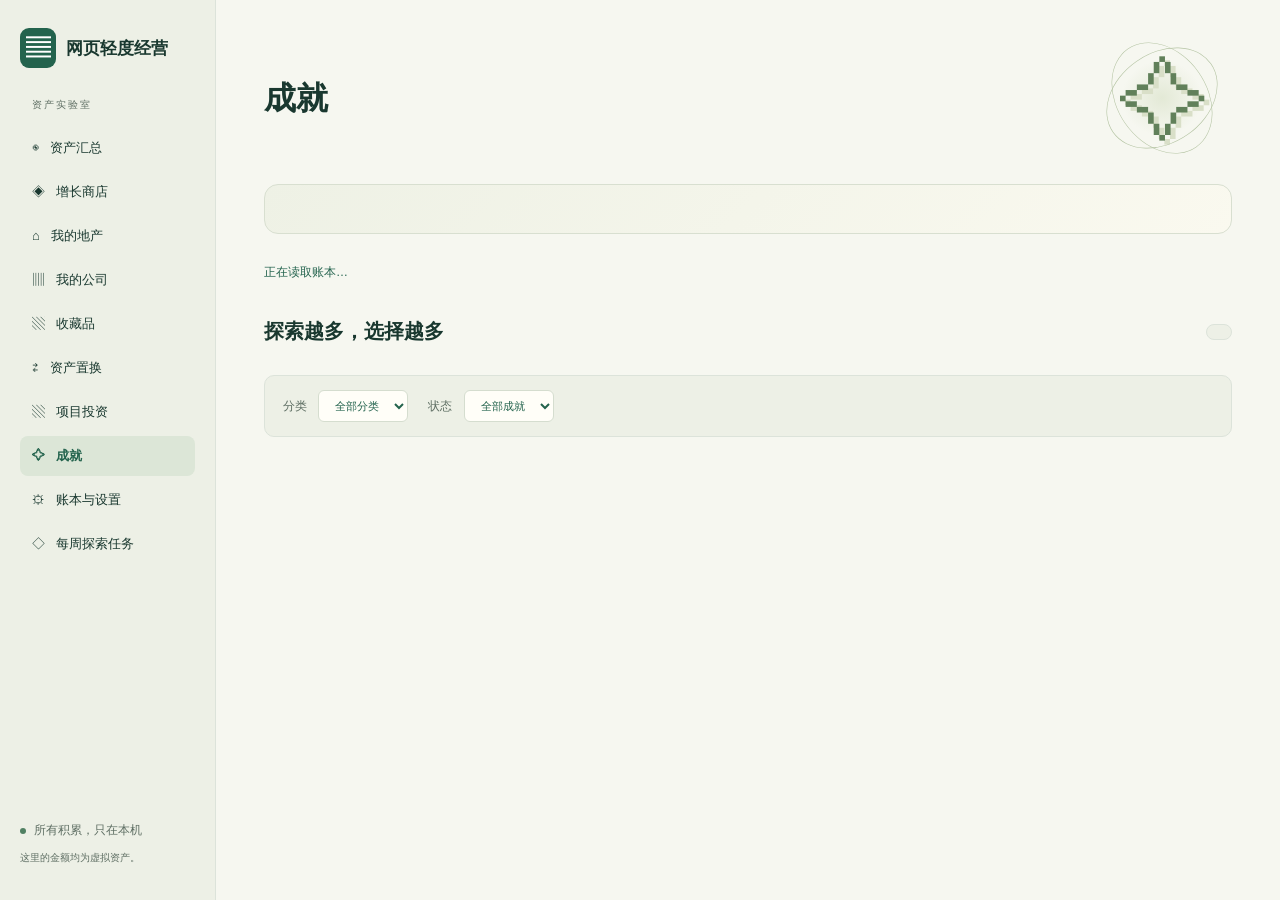
==== commit 31992728: "Add permanent achievement rewards and rename app to 网页轻度经营" ====
--- a/extension/achievements/index.html
+++ b/extension/achievements/index.html
@@ -1,2 +1,2 @@
 <!doctype html>
-<html lang="zh-CN"><head><meta charset="utf-8"><meta name="viewport" content="width=device-width,initial-scale=1"><title>成就 · 网页资产计</title><link rel="stylesheet" href="../shop/shop.css"><link rel="stylesheet" href="achievements.css"><link rel="stylesheet" href="../journey/journey.css"><link rel="stylesheet" href="../shared/shell.css"></head><body><div class="layout"><aside class="sidebar"><a class="brand" href="../popup/index.html"><span class="brand-icon">▤</span><span>网页资产计<small>你的浏览，正在积累。</small></span></a><div class="nav-label">资产实验室</div><a class="nav" href="../overview/index.html">◉ &nbsp; 资产汇总</a><a class="nav" href="../shop/index.html">◈ &nbsp; 增长商店</a><a class="nav" href="../estate/index.html">⌂ &nbsp; 我的地产</a><a class="nav" href="../company/index.html">▥ &nbsp; 我的公司</a><a class="nav" href="../collection/index.html">▧ &nbsp; 收藏品</a><a class="nav" href="../exchange/index.html">⇄ &nbsp; 资产置换</a><a class="nav" href="../investments/index.html">▧ &nbsp; 项目投资</a><a class="nav active" href="../achievements/index.html" aria-current="page">✧ &nbsp; 成就</a><a class="nav" href="../options/index.html">⚙ &nbsp; 账本与设置</a><a class="nav" href="../weekly/index.html">◇ &nbsp; 每周探索任务</a><div class="sidebar-bottom"><span class="live-dot"></span> 所有积累，只在本机<br><small>这里的金额均为虚拟资产。</small></div></aside><main><section class="hero"><div><h1>成就</h1></div><div class="hero-art" aria-hidden="true"><div class="orbit"></div><div class="orbit second"></div><span class="spark">✧</span></div></section><p class="status" id="status" role="status">正在读取账本…</p><section class="growth-section" aria-labelledby="growthTitle"><div class="section-heading"><div><h2 id="growthTitle">探索越多，选择越多</h2></div><span id="achievementCount" class="local-tag"></span></div><div class="achievement-filters"><label>分类 <select id="achievementCategory"><option value="all">全部分类</option></select></label><label>状态 <select id="achievementFilter"><option value="all">全部成就</option><option value="locked">未解锁</option><option value="unlocked">已解锁</option></select></label></div><div id="achievementWall" class="achievement-wall"></div></section>    </main></div><script type="module" src="achievements.js"></script><script type="module" src="../journey/journey.js"></script><script type="module" src="../shared/shell.js"></script></body></html>
+<html lang="zh-CN"><head><meta charset="utf-8"><meta name="viewport" content="width=device-width,initial-scale=1"><title>成就 · 网页轻度经营</title><link rel="stylesheet" href="../shop/shop.css"><link rel="stylesheet" href="achievements.css"><link rel="stylesheet" href="../journey/journey.css"><link rel="stylesheet" href="../shared/shell.css"></head><body><div class="layout"><aside class="sidebar"><a class="brand" href="../popup/index.html"><span class="brand-icon">▤</span><span>网页轻度经营<small>你的浏览，正在积累。</small></span></a><div class="nav-label">资产实验室</div><a class="nav" href="../overview/index.html">◉ &nbsp; 资产汇总</a><a class="nav" href="../shop/index.html">◈ &nbsp; 增长商店</a><a class="nav" href="../estate/index.html">⌂ &nbsp; 我的地产</a><a class="nav" href="../company/index.html">▥ &nbsp; 我的公司</a><a class="nav" href="../collection/index.html">▧ &nbsp; 收藏品</a><a class="nav" href="../exchange/index.html">⇄ &nbsp; 资产置换</a><a class="nav" href="../investments/index.html">▧ &nbsp; 项目投资</a><a class="nav active" href="../achievements/index.html" aria-current="page">✧ &nbsp; 成就</a><a class="nav" href="../options/index.html">⚙ &nbsp; 账本与设置</a><a class="nav" href="../weekly/index.html">◇ &nbsp; 每周探索任务</a><div class="sidebar-bottom"><span class="live-dot"></span> 所有积累，只在本机<br><small>这里的金额均为虚拟资产。</small></div></aside><main><section class="hero"><div><h1>成就</h1></div><div class="hero-art" aria-hidden="true"><div class="orbit"></div><div class="orbit second"></div><span class="spark">✧</span></div></section><p class="status" id="status" role="status">正在读取账本…</p><section class="growth-section" aria-labelledby="growthTitle"><div class="section-heading"><div><h2 id="growthTitle">探索越多，选择越多</h2></div><span id="achievementCount" class="local-tag"></span></div><div class="achievement-filters"><label>分类 <select id="achievementCategory"><option value="all">全部分类</option></select></label><label>状态 <select id="achievementFilter"><option value="all">全部成就</option><option value="locked">未解锁</option><option value="unlocked">已解锁</option></select></label></div><div id="achievementWall" class="achievement-wall"></div></section>    </main></div><script type="module" src="achievements.js"></script><script type="module" src="../journey/journey.js"></script><script type="module" src="../shared/shell.js"></script></body></html>
--- a/extension/achievements/achievements.css
+++ b/extension/achievements/achievements.css
@@ -66,3 +66,5 @@
 .unlocked .achievement-emblem:before{left:4px}
 .unlocked .achievement-emblem:after{right:4px}
 .achievement-card.unlocked:after{inset:5px;border-radius:7px}
+
+.achievement-body .achievement-reward{color:var(--green);font-size:12px;font-weight:600;line-height:1.8}
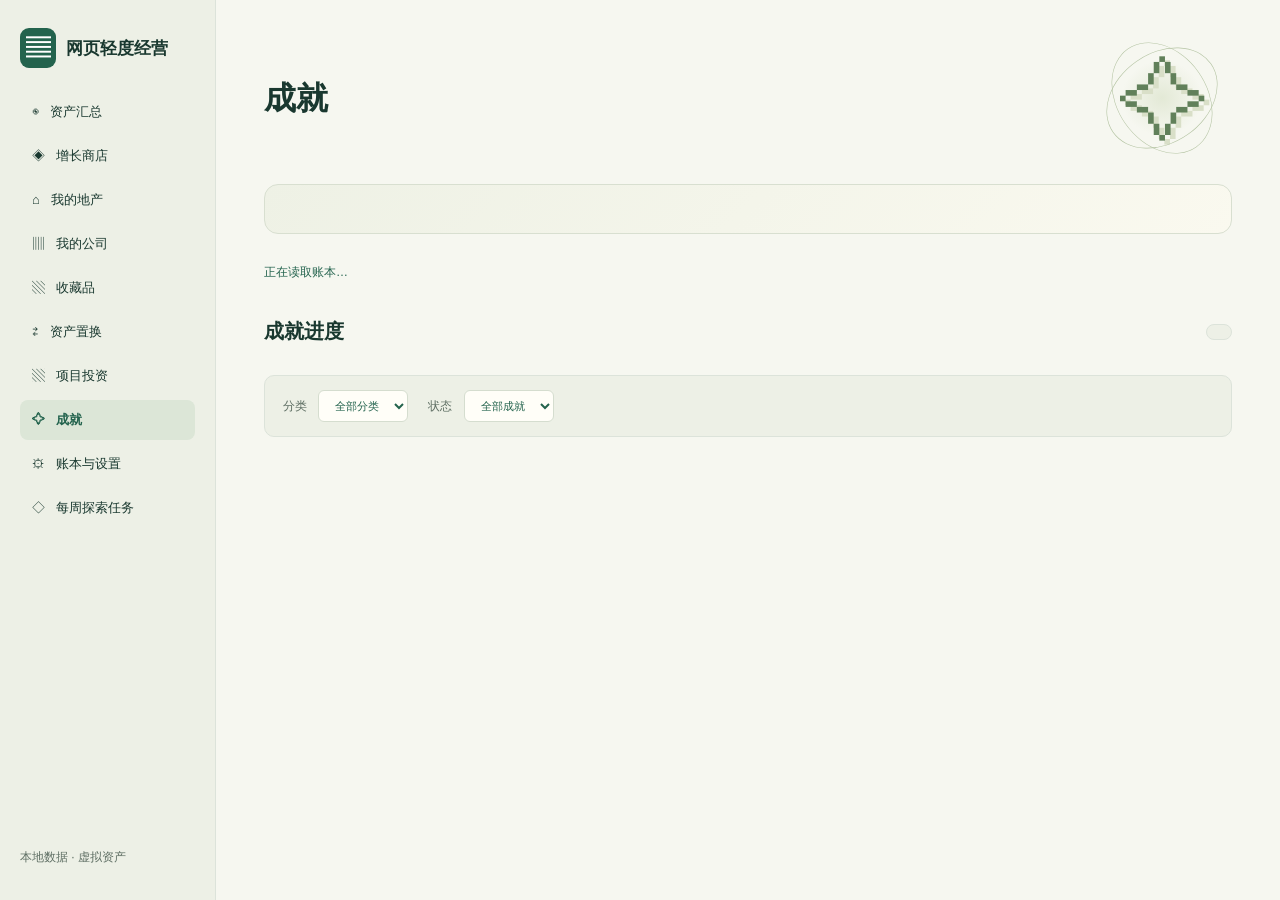
==== commit 88f0aa1b: "Simplify interface copy and expand property and company management" ====
--- a/extension/achievements/index.html
+++ b/extension/achievements/index.html
@@ -1,2 +1,2 @@
 <!doctype html>
-<html lang="zh-CN"><head><meta charset="utf-8"><meta name="viewport" content="width=device-width,initial-scale=1"><title>成就 · 网页轻度经营</title><link rel="stylesheet" href="../shop/shop.css"><link rel="stylesheet" href="achievements.css"><link rel="stylesheet" href="../journey/journey.css"><link rel="stylesheet" href="../shared/shell.css"></head><body><div class="layout"><aside class="sidebar"><a class="brand" href="../popup/index.html"><span class="brand-icon">▤</span><span>网页轻度经营<small>你的浏览，正在积累。</small></span></a><div class="nav-label">资产实验室</div><a class="nav" href="../overview/index.html">◉ &nbsp; 资产汇总</a><a class="nav" href="../shop/index.html">◈ &nbsp; 增长商店</a><a class="nav" href="../estate/index.html">⌂ &nbsp; 我的地产</a><a class="nav" href="../company/index.html">▥ &nbsp; 我的公司</a><a class="nav" href="../collection/index.html">▧ &nbsp; 收藏品</a><a class="nav" href="../exchange/index.html">⇄ &nbsp; 资产置换</a><a class="nav" href="../investments/index.html">▧ &nbsp; 项目投资</a><a class="nav active" href="../achievements/index.html" aria-current="page">✧ &nbsp; 成就</a><a class="nav" href="../options/index.html">⚙ &nbsp; 账本与设置</a><a class="nav" href="../weekly/index.html">◇ &nbsp; 每周探索任务</a><div class="sidebar-bottom"><span class="live-dot"></span> 所有积累，只在本机<br><small>这里的金额均为虚拟资产。</small></div></aside><main><section class="hero"><div><h1>成就</h1></div><div class="hero-art" aria-hidden="true"><div class="orbit"></div><div class="orbit second"></div><span class="spark">✧</span></div></section><p class="status" id="status" role="status">正在读取账本…</p><section class="growth-section" aria-labelledby="growthTitle"><div class="section-heading"><div><h2 id="growthTitle">探索越多，选择越多</h2></div><span id="achievementCount" class="local-tag"></span></div><div class="achievement-filters"><label>分类 <select id="achievementCategory"><option value="all">全部分类</option></select></label><label>状态 <select id="achievementFilter"><option value="all">全部成就</option><option value="locked">未解锁</option><option value="unlocked">已解锁</option></select></label></div><div id="achievementWall" class="achievement-wall"></div></section>    </main></div><script type="module" src="achievements.js"></script><script type="module" src="../journey/journey.js"></script><script type="module" src="../shared/shell.js"></script></body></html>
+<html lang="zh-CN"><head><meta charset="utf-8"><meta name="viewport" content="width=device-width,initial-scale=1"><title>成就 · 网页轻度经营</title><link rel="stylesheet" href="../shop/shop.css"><link rel="stylesheet" href="achievements.css"><link rel="stylesheet" href="../journey/journey.css"><link rel="stylesheet" href="../shared/shell.css"></head><body><div class="layout"><aside class="sidebar"><a class="brand" href="../popup/index.html"><span class="brand-icon">▤</span><span>网页轻度经营</span></a><a class="nav" href="../overview/index.html">◉ &nbsp; 资产汇总</a><a class="nav" href="../shop/index.html">◈ &nbsp; 增长商店</a><a class="nav" href="../estate/index.html">⌂ &nbsp; 我的地产</a><a class="nav" href="../company/index.html">▥ &nbsp; 我的公司</a><a class="nav" href="../collection/index.html">▧ &nbsp; 收藏品</a><a class="nav" href="../exchange/index.html">⇄ &nbsp; 资产置换</a><a class="nav" href="../investments/index.html">▧ &nbsp; 项目投资</a><a class="nav active" href="../achievements/index.html" aria-current="page">✧ &nbsp; 成就</a><a class="nav" href="../options/index.html">⚙ &nbsp; 账本与设置</a><a class="nav" href="../weekly/index.html">◇ &nbsp; 每周探索任务</a><div class="sidebar-bottom">本地数据 · 虚拟资产</div></aside><main><section class="hero"><div><h1>成就</h1></div><div class="hero-art" aria-hidden="true"><div class="orbit"></div><div class="orbit second"></div><span class="spark">✧</span></div></section><p class="status" id="status" role="status">正在读取账本…</p><section class="growth-section" aria-labelledby="growthTitle"><div class="section-heading"><div><h2 id="growthTitle">成就进度</h2></div><span id="achievementCount" class="local-tag"></span></div><div class="achievement-filters"><label>分类 <select id="achievementCategory"><option value="all">全部分类</option></select></label><label>状态 <select id="achievementFilter"><option value="all">全部成就</option><option value="locked">未解锁</option><option value="unlocked">已解锁</option></select></label></div><div id="achievementWall" class="achievement-wall"></div></section>    </main></div><script type="module" src="achievements.js"></script><script type="module" src="../journey/journey.js"></script><script type="module" src="../shared/shell.js"></script></body></html>
--- a/extension/shared/shell.css
+++ b/extension/shared/shell.css
@@ -1,8 +1,8 @@
 :root{--muted:#5e6e63}
 .layout{grid-template-columns:216px minmax(0,1fr)}
 main{min-width:0;margin:0 auto;padding-top:24px;padding-bottom:32px}
-.sidebar{padding:28px 20px}.nav-label{margin-top:30px}.nav{display:block;padding:11px 12px;margin-bottom:4px;font-size:13px;flex-shrink:0}.brand{flex-shrink:0}.brand small{display:none}.sidebar-bottom{font-size:12px}
-.page-navigation{display:flex;flex-direction:column;flex-shrink:0}.nav-toggle{display:none}
+.sidebar{padding:28px 20px}.nav{display:block;padding:11px 12px;margin-bottom:4px;font-size:13px;flex-shrink:0}.brand{flex-shrink:0}.sidebar-bottom{font-size:12px}
+.page-navigation{margin-top:24px;display:flex;flex-direction:column;flex-shrink:0}.nav-toggle{display:none}
 .hero{min-height:148px;grid-template-columns:minmax(0,1fr) 140px;gap:16px}.hero h1{font-size:32px;line-height:1.4;letter-spacing:0;margin:16px 0}.hero-art{height:130px;transform:scale(.6);transform-origin:center}.art-label{display:none}
 .stats{margin-bottom:26px}.stats span,.stats small,.ledger-stats dt{font-size:12px;line-height:1.7}.stats>div{min-width:0}
 .description,.preview,.progress-label,.shortfall,.special-effect,.effect,.buy,.category-label,.info-panel p,.info-panel li,.card-head p,.toggle em,.toggle strong,.hint,.btn,.rules,.formula-empty,.formula-meta,.formula-top span,.score-row,.week-cell .wd,.week-cell .meta,.journey-note,.journey-panel p{font-size:12px;line-height:1.8}
@@ -10,7 +10,7 @@
 .summary-total{padding:24px;margin-top:8px}.summary-total>strong{font-size:42px;margin:10px 0}.summary-total>span{font-size:13px}
 @media(min-width:1500px){main{padding-top:28px}.hero{min-height:160px}.hero h1{font-size:36px}}
 @media(max-width:1100px){.layout{grid-template-columns:190px minmax(0,1fr)}.sidebar{padding:24px 14px}}
-@media(max-width:700px){.layout{display:block}.sidebar{position:static;height:auto;display:flex;flex-direction:row;flex-wrap:wrap;padding:16px;gap:12px}.brand{margin-right:auto}.nav-toggle{display:block;border:1px solid var(--line);border-radius:8px;background:var(--paper);color:var(--green);padding:9px 14px;font-size:13px}.sidebar .nav-label,.sidebar-bottom{display:none}.page-navigation{display:none;flex-basis:100%;grid-template-columns:repeat(2,minmax(0,1fr));gap:4px}.sidebar.nav-open .page-navigation{display:grid}.nav{margin:0;font-size:13px;padding:11px}.hero{display:block;min-height:88px}.hero h1{font-size:28px;margin:12px 0 20px}.hero-art{display:none}main{padding:16px 16px 28px}.summary-total~.stats{grid-template-columns:repeat(2,minmax(0,1fr))}.summary-total~.stats>div:nth-child(n){border-right:1px solid var(--line);border-bottom:1px solid var(--line)}.summary-total~.stats>div:nth-child(2n){border-right:0}.summary-total~.stats>div:nth-last-child(-n+2){border-bottom:0}.summary-total>strong{font-size:36px}}
+@media(max-width:700px){.layout{display:block}.sidebar{position:static;height:auto;display:flex;flex-direction:row;flex-wrap:wrap;padding:16px;gap:12px}.brand{margin-right:auto}.nav-toggle{display:block;border:1px solid var(--line);border-radius:8px;background:var(--paper);color:var(--green);padding:9px 14px;font-size:13px}.sidebar-bottom{display:none}.page-navigation{margin-top:0;display:none;flex-basis:100%;grid-template-columns:repeat(2,minmax(0,1fr));gap:4px}.sidebar.nav-open .page-navigation{display:grid}.nav{margin:0;font-size:13px;padding:11px}.hero{display:block;min-height:88px}.hero h1{font-size:28px;margin:12px 0 20px}.hero-art{display:none}main{padding:16px 16px 28px}.summary-total~.stats{grid-template-columns:repeat(2,minmax(0,1fr))}.summary-total~.stats>div:nth-child(n){border-right:1px solid var(--line);border-bottom:1px solid var(--line)}.summary-total~.stats>div:nth-child(2n){border-right:0}.summary-total~.stats>div:nth-last-child(-n+2){border-bottom:0}.summary-total>strong{font-size:36px}}
 @media(max-width:360px){.summary-total~.stats{grid-template-columns:minmax(0,1fr)}.summary-total~.stats>div:nth-child(n){border-right:0;border-bottom:1px solid var(--line)}.summary-total~.stats>div:last-child{border-bottom:0}}
 
 .finance-card,.market-column{min-width:0}.market-column{flex:1 1 0}.market-bar{overflow-wrap:anywhere}
